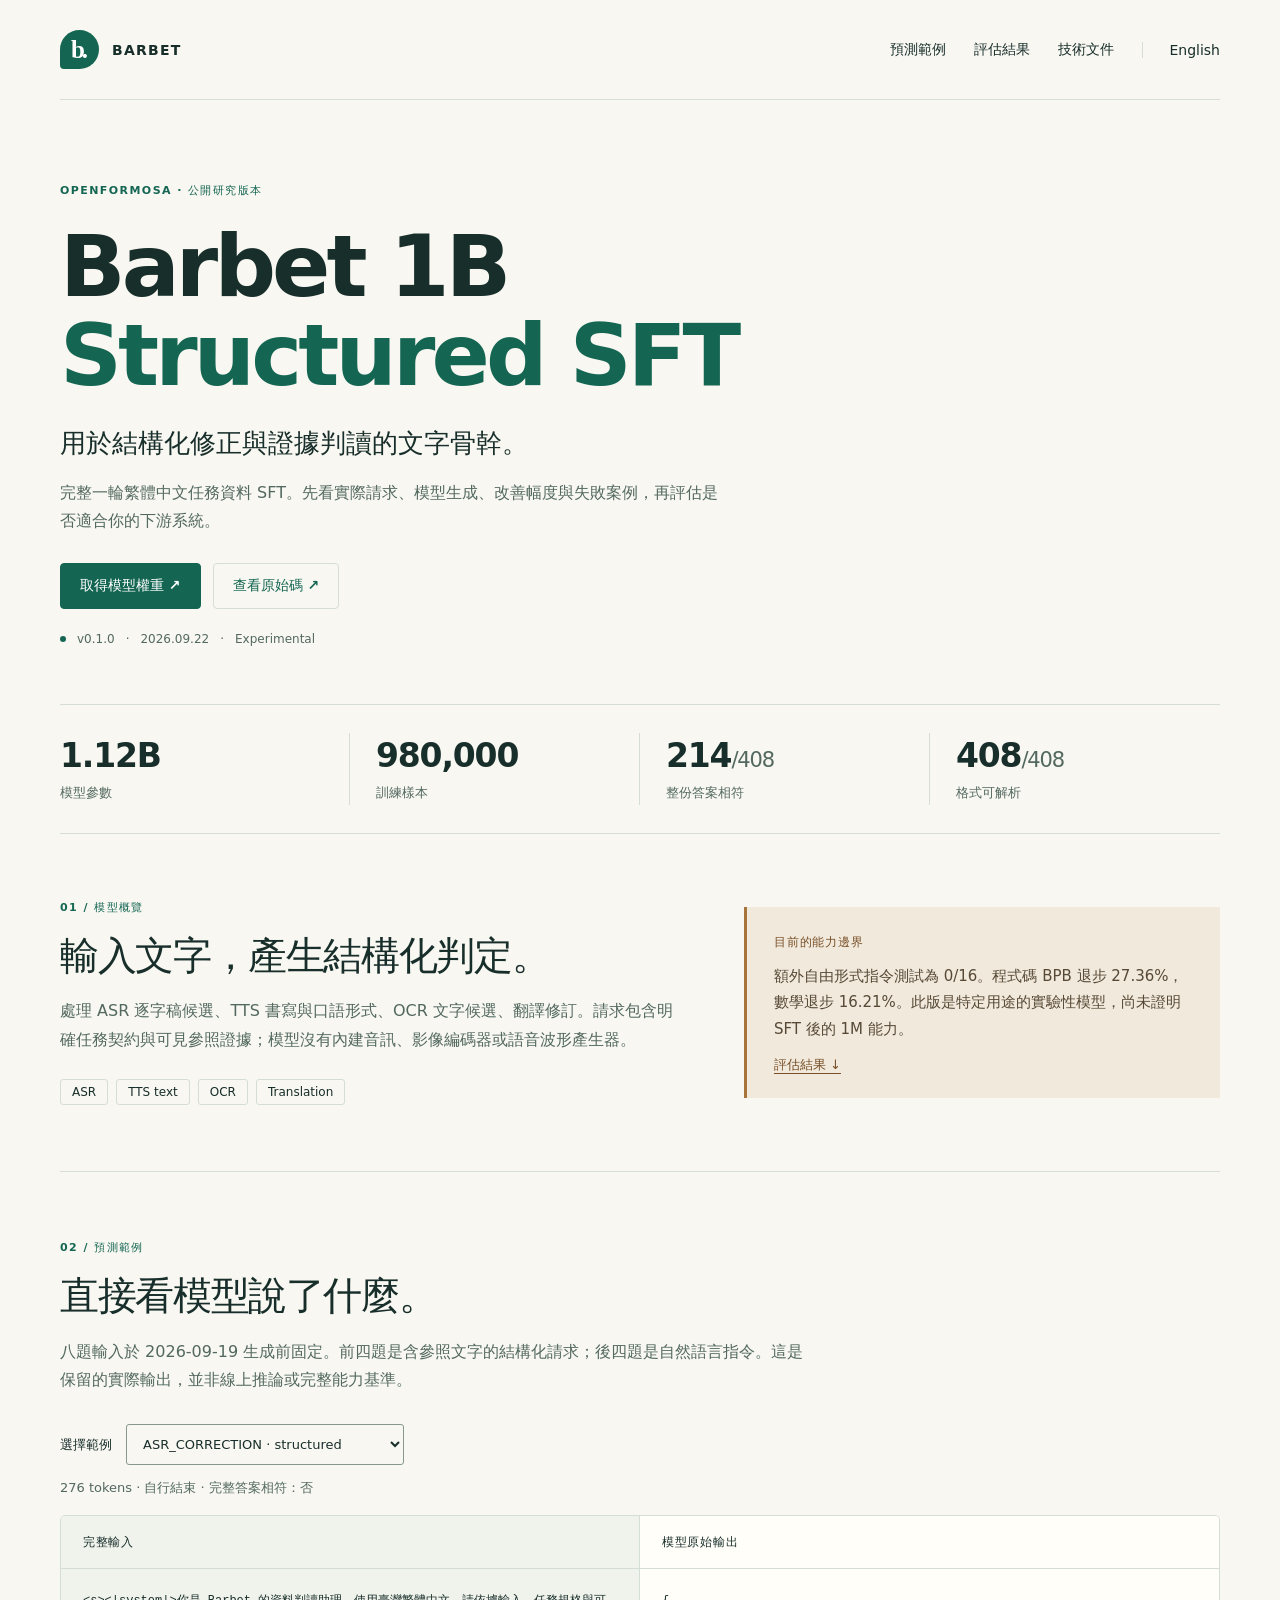
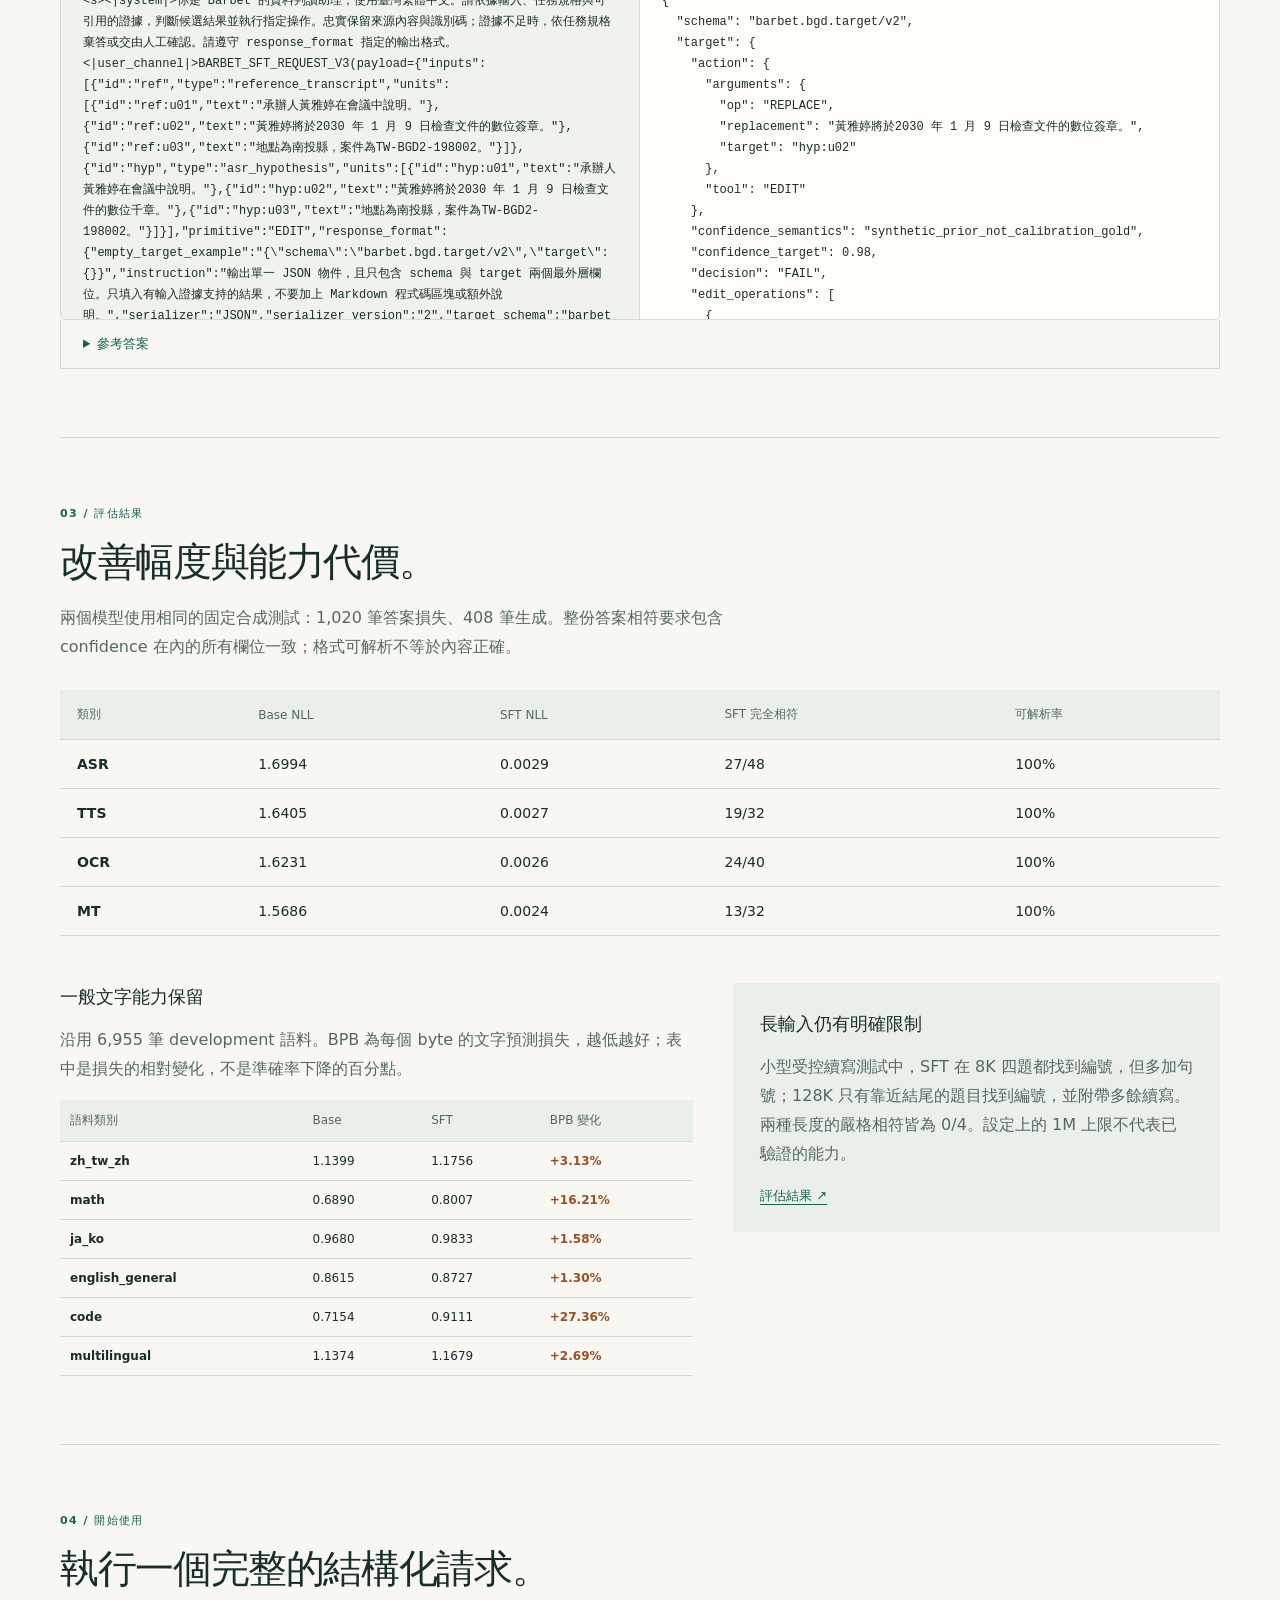
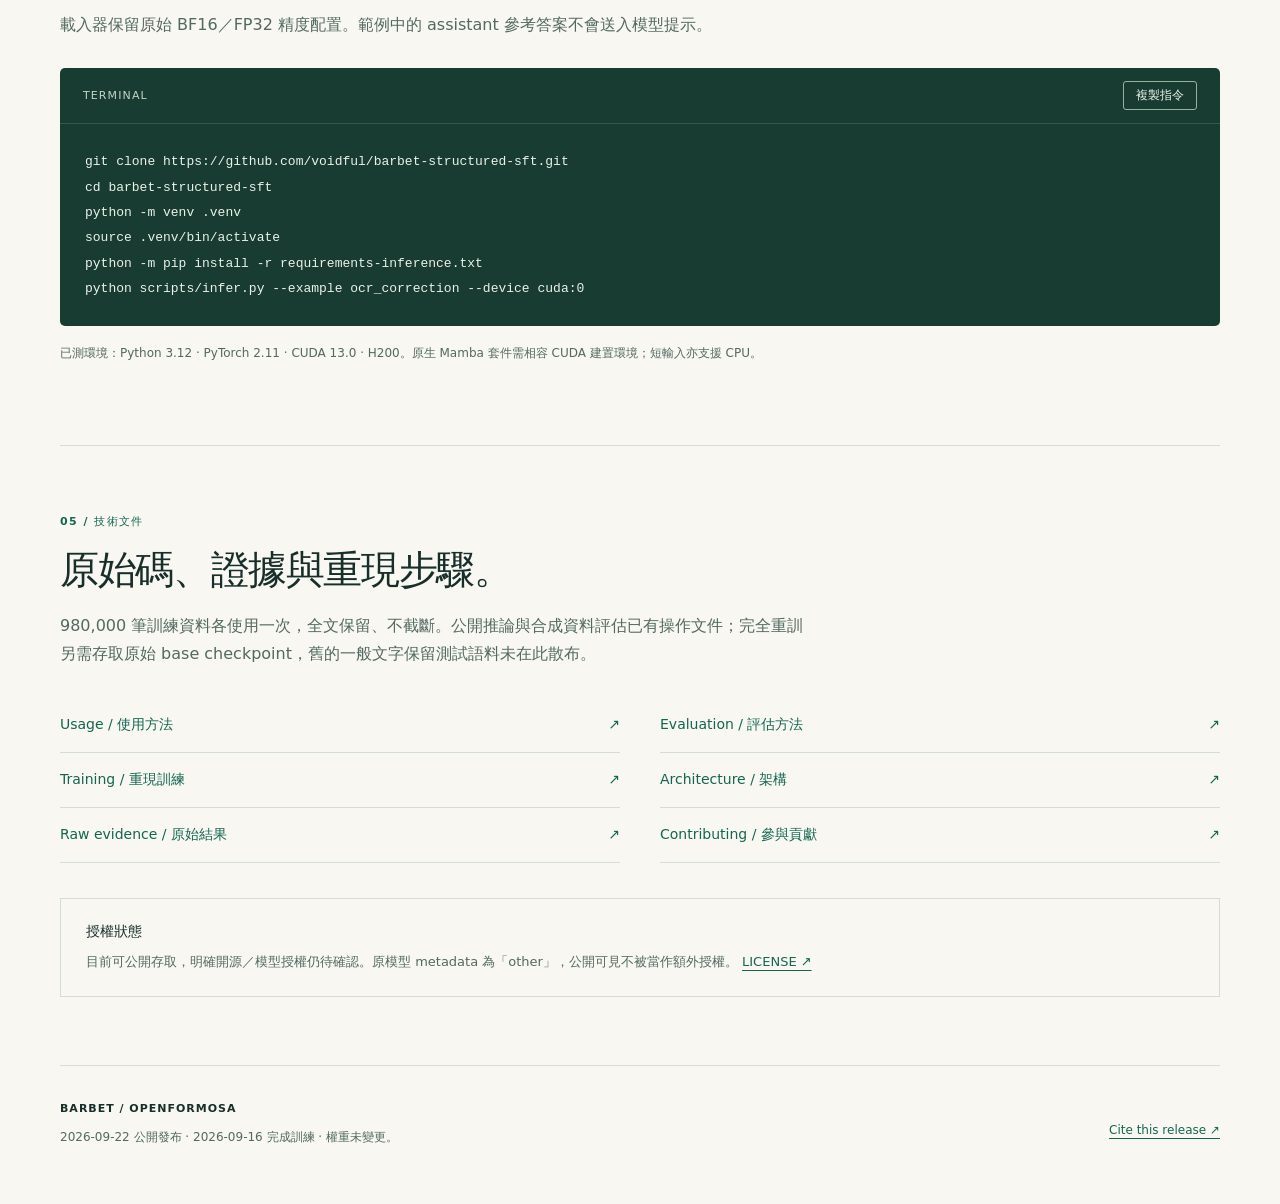
==== site/zh.html @ 78b5739a "Publish Barbet 1B Structured SFT source, examples and documentation" ====
<!doctype html>
<html lang="zh-Hant"><head><meta charset="utf-8"><meta name="viewport" content="width=device-width,initial-scale=1">
<title>Barbet 1B Structured SFT — OpenFormosa</title><meta name="description" content="用於結構化修正與證據判讀的文字骨幹。">
<meta name="color-scheme" content="light"><link rel="icon" href="favicon.svg" type="image/svg+xml"><link rel="stylesheet" href="style.css">
<script src="data.js" defer></script><script src="app.js" defer></script></head><body data-language="zh">
<a class="skip" href="#main">跳至內容</a><header><a class="brand" href="zh.html"><span class="mark" aria-hidden="true">b.</span> BARBET</a>
<nav aria-label="Main"><a href="#examples">預測範例</a><a href="#evaluation">評估結果</a><a href="#docs">技術文件</a><a class="language" href="index.html">English</a></nav></header>
<main id="main"><section class="hero"><div class="eyebrow">OPENFORMOSA · 公開研究版本</div><h1>Barbet 1B<br><span>Structured SFT</span></h1><p class="subtitle">用於結構化修正與證據判讀的文字骨幹。</p><p class="intro">完整一輪繁體中文任務資料 SFT。先看實際請求、模型生成、改善幅度與失敗案例，再評估是否適合你的下游系統。</p><div class="actions"><a class="button primary" href="https://huggingface.co/OpenFormosa/barbet-1b-structured-sft">取得模型權重 ↗</a><a class="button" href="https://github.com/voidful/barbet-structured-sft">查看原始碼 ↗</a></div><div class="release"><span class="dot"></span> v0.1.0 <span>·</span> 2026.09.22 <span>·</span> Experimental</div></section>
<section class="stats" aria-label="Model facts"><div><strong>1.12B</strong><span>模型參數</span></div><div><strong>980,000</strong><span>訓練樣本</span></div><div><strong>214<span>/408</span></strong><span>整份答案相符</span></div><div><strong>408<span>/408</span></strong><span>格式可解析</span></div></section>
<section class="scope two"><div><div class="eyebrow">01 / 模型概覽</div><h2>輸入文字，產生結構化判定。</h2><p>處理 ASR 逐字稿候選、TTS 書寫與口語形式、OCR 文字候選、翻譯修訂。請求包含明確任務契約與可見參照證據；模型沒有內建音訊、影像編碼器或語音波形產生器。</p><div class="tags"><span>ASR</span><span>TTS text</span><span>OCR</span><span>Translation</span></div></div><aside class="limits"><span class="small-label">目前的能力邊界</span><p>額外自由形式指令測試為 0/16。程式碼 BPB 退步 27.36%，數學退步 16.21%。此版是特定用途的實驗性模型，尚未證明 SFT 後的 1M 能力。</p><a href="#evaluation">評估結果 ↓</a></aside></section>
<section id="examples"><div class="section-heading"><div class="eyebrow">02 / 預測範例</div><h2>直接看模型說了什麼。</h2><p>八題輸入於 2026-09-19 生成前固定。前四題是含參照文字的結構化請求；後四題是自然語言指令。這是保留的實際輸出，並非線上推論或完整能力基準。</p></div><div class="example-controls"><label for="example-select">選擇範例</label><select id="example-select"><option value="0">ASR_CORRECTION · structured</option><option value="1">TTS_SPOKEN_FORM · structured</option><option value="2">OCR_CORRECTION · structured</option><option value="3">MT_POST_EDIT · structured</option><option value="4">ASR_natural · plain instruction</option><option value="5">TTS_natural · plain instruction</option><option value="6">OCR_natural · plain instruction</option><option value="7">MT_natural · plain instruction</option></select><p id="example-meta" aria-live="polite"></p></div><div class="example-grid"><div class="input-pane"><h3>完整輸入</h3><pre id="example-input" tabindex="0"></pre></div><div class="output-pane"><h3>模型原始輸出</h3><pre id="example-output" tabindex="0"></pre></div></div><details class="reference"><summary>參考答案</summary><pre id="example-reference"></pre></details><noscript>Enable JavaScript to browse the recorded examples, or <a href="https://github.com/voidful/barbet-structured-sft/blob/main/reports/predictions_20260919.json">read the raw records</a>.</noscript></section>
<section id="evaluation"><div class="section-heading"><div class="eyebrow">03 / 評估結果</div><h2>改善幅度與能力代價。</h2><p>兩個模型使用相同的固定合成測試：1,020 筆答案損失、408 筆生成。整份答案相符要求包含 confidence 在內的所有欄位一致；格式可解析不等於內容正確。</p></div><div class="table-scroll" tabindex="0" role="region" aria-label="Structured evaluation"><table><thead><tr><th>類別</th><th>Base NLL</th><th>SFT NLL</th><th>SFT 完全相符</th><th>可解析率</th></tr></thead><tbody><tr><th scope="row">ASR</th><td>1.6994</td><td>0.0029</td><td>27/48</td><td>100%</td></tr><tr><th scope="row">TTS</th><td>1.6405</td><td>0.0027</td><td>19/32</td><td>100%</td></tr><tr><th scope="row">OCR</th><td>1.6231</td><td>0.0026</td><td>24/40</td><td>100%</td></tr><tr><th scope="row">MT</th><td>1.5686</td><td>0.0024</td><td>13/32</td><td>100%</td></tr></tbody></table></div><div class="two eval-notes"><div><h3>一般文字能力保留</h3><p>沿用 6,955 筆 development 語料。BPB 為每個 byte 的文字預測損失，越低越好；表中是損失的相對變化，不是準確率下降的百分點。</p><div class="table-scroll" tabindex="0" role="region" aria-label="Retention evaluation"><table><thead><tr><th>語料類別</th><th>Base</th><th>SFT</th><th>BPB 變化</th></tr></thead><tbody><tr><th scope="row">zh_tw_zh</th><td>1.1399</td><td>1.1756</td><td class="regression">+3.13%</td></tr><tr><th scope="row">math</th><td>0.6890</td><td>0.8007</td><td class="regression">+16.21%</td></tr><tr><th scope="row">ja_ko</th><td>0.9680</td><td>0.9833</td><td class="regression">+1.58%</td></tr><tr><th scope="row">english_general</th><td>0.8615</td><td>0.8727</td><td class="regression">+1.30%</td></tr><tr><th scope="row">code</th><td>0.7154</td><td>0.9111</td><td class="regression">+27.36%</td></tr><tr><th scope="row">multilingual</th><td>1.1374</td><td>1.1679</td><td class="regression">+2.69%</td></tr></tbody></table></div></div><aside class="long-note"><h3>長輸入仍有明確限制</h3><p>小型受控續寫測試中，SFT 在 8K 四題都找到編號，但多加句號；128K 只有靠近結尾的題目找到編號，並附帶多餘續寫。兩種長度的嚴格相符皆為 0/4。設定上的 1M 上限不代表已驗證的能力。</p><a href="https://github.com/voidful/barbet-structured-sft/blob/main/docs/evaluation.md">評估結果 ↗</a></aside></div></section>
<section id="quickstart"><div class="section-heading"><div class="eyebrow">04 / 開始使用</div><h2>執行一個完整的結構化請求。</h2><p>載入器保留原始 BF16／FP32 精度配置。範例中的 assistant 參考答案不會送入模型提示。</p></div><div class="codebox"><div class="codebar"><span>TERMINAL</span><button id="copy-command" type="button">複製指令</button></div><pre id="quick-command" tabindex="0">git clone https://github.com/voidful/barbet-structured-sft.git
cd barbet-structured-sft
python -m venv .venv
source .venv/bin/activate
python -m pip install -r requirements-inference.txt
python scripts/infer.py --example ocr_correction --device cuda:0</pre></div><p class="environment">已測環境：Python 3.12 · PyTorch 2.11 · CUDA 13.0 · H200。原生 Mamba 套件需相容 CUDA 建置環境；短輸入亦支援 CPU。</p></section>
<section id="docs"><div class="section-heading"><div class="eyebrow">05 / 技術文件</div><h2>原始碼、證據與重現步驟。</h2><p>980,000 筆訓練資料各使用一次，全文保留、不截斷。公開推論與合成資料評估已有操作文件；完全重訓另需存取原始 base checkpoint，舊的一般文字保留測試語料未在此散布。</p></div><div class="docgrid"><a class="doclink" href="https://github.com/voidful/barbet-structured-sft/blob/main/docs/usage.md"><span>Usage / 使用方法</span><span aria-hidden="true">↗</span></a><a class="doclink" href="https://github.com/voidful/barbet-structured-sft/blob/main/docs/evaluation.md"><span>Evaluation / 評估方法</span><span aria-hidden="true">↗</span></a><a class="doclink" href="https://github.com/voidful/barbet-structured-sft/blob/main/docs/reproducing.md"><span>Training / 重現訓練</span><span aria-hidden="true">↗</span></a><a class="doclink" href="https://github.com/voidful/barbet-structured-sft/blob/main/docs/architecture.md"><span>Architecture / 架構</span><span aria-hidden="true">↗</span></a><a class="doclink" href="https://github.com/voidful/barbet-structured-sft/blob/main/reports/evaluation_summary.json"><span>Raw evidence / 原始結果</span><span aria-hidden="true">↗</span></a><a class="doclink" href="https://github.com/voidful/barbet-structured-sft/blob/main/CONTRIBUTING.md"><span>Contributing / 參與貢獻</span><span aria-hidden="true">↗</span></a></div><div class="license-note"><h3>授權狀態</h3><p>目前可公開存取，明確開源／模型授權仍待確認。原模型 metadata 為「other」，公開可見不被當作額外授權。 <a href="https://github.com/voidful/barbet-structured-sft/blob/main/LICENSE">LICENSE ↗</a></p></div></section></main>
<footer><div><span class="brand">BARBET / OPENFORMOSA</span><p>2026-09-22 公開發布 · 2026-09-16 完成訓練 · 權重未變更。</p></div><a href="https://github.com/voidful/barbet-structured-sft/blob/main/CITATION.cff">Cite this release ↗</a></footer></body></html>
---- site/style.css ----
:root{--ink:#182e2a;--muted:#536960;--paper:#f8f7f2;--accent:#146652;--line:#d5ded6;--soft:#eaf0e9;--warn:#785029;--warm:#f1e9dc;font-family:Inter,ui-sans-serif,system-ui,-apple-system,BlinkMacSystemFont,"Segoe UI","Noto Sans TC",sans-serif;color:var(--ink);background:var(--paper);font-synthesis:none;scroll-behavior:smooth}
*{box-sizing:border-box}body{margin:0}a{color:var(--accent);text-underline-offset:4px}a:hover{text-decoration-thickness:2px}button,select{font:inherit}button,select,a{touch-action:manipulation}a:focus-visible,button:focus-visible,select:focus-visible,summary:focus-visible,pre:focus-visible,.table-scroll:focus-visible{outline:3px solid #bc7832;outline-offset:5px}.skip{position:absolute;top:-60px;left:20px;background:var(--ink);color:white;padding:12px;z-index:9}.skip:focus{top:8px}header,main,footer{width:min(1160px,calc(100% - 80px));margin:auto}header{height:100px;display:flex;align-items:center;justify-content:space-between;border-bottom:1px solid var(--line);gap:24px}.brand{font-weight:800;letter-spacing:.09em;display:inline-flex;align-items:center;gap:13px;color:var(--ink);text-decoration:none;font-size:14px}.mark{display:inline-grid;place-items:center;width:39px;height:39px;background:var(--accent);border-radius:50% 50% 50% 10%;color:white;font:700 25px Georgia,serif;letter-spacing:-3px;padding-right:3px}nav{display:flex;align-items:center;gap:28px;font-size:14px}nav a{color:var(--ink);text-decoration:none}.language{border-left:1px solid var(--line);padding-left:26px}.hero{padding:83px 0 58px;max-width:880px}.eyebrow{color:var(--accent);font-size:11px;font-weight:750;letter-spacing:.13em;text-transform:uppercase}h1{font-size:clamp(48px,6.8vw,86px);font-weight:600;line-height:1.03;letter-spacing:-.045em;margin:24px 0 26px}h1 span{color:var(--accent)}.subtitle{font-size:clamp(20px,2.5vw,26px);line-height:1.45;margin:0 0 14px;max-width:770px}.intro{color:var(--muted);max-width:670px;line-height:1.75;font-size:16px}.actions{display:flex;gap:12px;margin:28px 0 23px;flex-wrap:wrap}.button{display:inline-block;padding:13px 19px;border:1px solid var(--line);border-radius:4px;font-size:14px;font-weight:600;text-decoration:none}.button.primary{background:var(--accent);color:white;border-color:var(--accent)}.button:hover{border-color:var(--accent);box-shadow:0 2px 0 var(--accent)}.release{display:flex;gap:11px;align-items:center;color:var(--muted);font-size:12px}.dot{height:6px;width:6px;background:var(--accent);border-radius:50%}.stats{display:grid;grid-template-columns:repeat(4,1fr);border-top:1px solid var(--line);border-bottom:1px solid var(--line);padding:28px 0}.stats>div{display:flex;flex-direction:column;gap:9px;padding:3px 26px;border-right:1px solid var(--line)}.stats>div:first-child{padding-left:0}.stats>div:last-child{border:0}.stats strong{font-size:33px;letter-spacing:-.035em;font-weight:600}.stats strong span{font-size:21px;color:var(--muted);font-weight:400}.stats>div>span{font-size:13px;color:var(--muted)}section[id]{scroll-margin-top:28px;padding:68px 0;border-top:1px solid var(--line)}.scope{padding:66px 0}.two{display:grid;grid-template-columns:1.3fr 1fr;gap:65px}.scope p,.section-heading p,.eval-notes p{line-height:1.8;color:var(--muted)}h2{font-size:clamp(28px,3.2vw,39px);font-weight:570;letter-spacing:-.035em;line-height:1.22;margin:17px 0 18px}h3{font-size:18px;font-weight:600;line-height:1.5;margin:0 0 15px}.tags{display:flex;flex-wrap:wrap;gap:8px;margin-top:24px}.tags span{border:1px solid var(--line);padding:5px 11px;font-size:12px;border-radius:3px}.limits{align-self:center;background:var(--warm);border-left:3px solid #a7743e;padding:24px 27px}.limits .small-label{font-size:12px;font-weight:750;text-transform:uppercase;letter-spacing:.07em;color:var(--warn)}.limits p{font-size:15px;color:#574936;line-height:1.75;margin:12px 0}.limits a{font-size:13px;color:var(--warn)}.section-heading{max-width:750px;margin-bottom:29px}.example-controls{display:flex;align-items:center;gap:14px;flex-wrap:wrap;margin:24px 0 18px}.example-controls label{font-size:13px;font-weight:650}.example-controls select{max-width:100%;background:var(--paper);border:1px solid #87998e;padding:11px 36px 11px 12px;border-radius:3px;color:var(--ink);font-size:13px}.example-controls p{flex-basis:100%;font-size:13px;color:var(--muted);margin:0}.example-grid{display:grid;grid-template-columns:1fr 1fr;border:1px solid var(--line);border-radius:5px;overflow:hidden}.example-grid h3{font-size:12px;letter-spacing:.06em;text-transform:uppercase;padding:17px 22px;margin:0;border-bottom:1px solid var(--line)}.input-pane{background:#f0f2ec;border-right:1px solid var(--line)}.output-pane{background:#fffef9}.example-grid pre{margin:0;padding:22px;height:350px;overflow:auto;white-space:pre-wrap;overflow-wrap:anywhere;font:12px/1.75 ui-monospace,SFMono-Regular,Consolas,monospace}.reference{border:1px solid var(--line);border-top:0;padding:15px 22px;font-size:13px}.reference summary{cursor:pointer;color:var(--accent);font-weight:600}.reference pre{white-space:pre-wrap;overflow-wrap:anywhere;font:12px/1.7 ui-monospace,monospace;max-height:340px;overflow:auto}.table-scroll{max-width:100%;overflow:auto}table{border-collapse:collapse;width:100%;text-align:left;font-size:14px;white-space:nowrap}th,td{padding:16px 17px;border-bottom:1px solid var(--line)}thead th{font-weight:500;color:var(--muted);font-size:12px;background:var(--soft)}tbody th{font-weight:600}td{font-variant-numeric:tabular-nums}.eval-notes{margin-top:47px;gap:40px;grid-template-columns:1.3fr 1fr}.eval-notes table{font-size:12px}.eval-notes th,.eval-notes td{padding:12px 10px}.regression{color:#975127;font-weight:600}.long-note{background:var(--soft);padding:27px;align-self:start}.long-note a{font-size:13px}.codebox{background:#183c31;color:#ebf2e8;border-radius:5px;overflow:hidden}.codebar{padding:13px 23px;border-bottom:1px solid #365749;display:flex;justify-content:space-between;align-items:center;font-size:11px;letter-spacing:.1em;color:#c3d5c6}.codebar button{background:transparent;border:1px solid #93b59d;color:#ebf2e8;padding:5px 12px;letter-spacing:0;border-radius:3px;cursor:pointer;font-size:12px}.codebox pre{overflow:auto;padding:25px;margin:0;font:13px/1.95 ui-monospace,SFMono-Regular,Consolas,monospace}.environment{font-size:12px;color:var(--muted);line-height:1.8;max-width:760px;margin-top:17px}.docgrid{display:grid;grid-template-columns:1fr 1fr;gap:0 40px}.doclink{display:flex;justify-content:space-between;padding:18px 0;border-bottom:1px solid var(--line);font-size:14px;text-decoration:none}.doclink:hover{color:var(--ink)}.license-note{margin-top:35px;border:1px solid var(--line);padding:22px 25px}.license-note h3{font-size:14px;margin-bottom:8px}.license-note p{margin:0;color:var(--muted);font-size:13px;line-height:1.8}footer{padding:35px 0 45px;border-top:1px solid var(--line);display:flex;justify-content:space-between;gap:20px;align-items:center;font-size:12px}footer p{color:var(--muted);line-height:1.7}footer .brand{font-size:11px}
@media(max-width:760px){header,main,footer{width:calc(100% - 36px)}header{height:auto;min-height:82px;flex-wrap:wrap;padding:20px 0;gap:18px}nav{gap:18px;font-size:12px;flex-wrap:wrap}.language{padding-left:16px}.hero{padding:52px 0 38px}h1{font-size:54px}.stats{grid-template-columns:1fr 1fr;row-gap:25px;padding:24px 0}.stats>div{padding-left:18px}.stats>div:nth-child(odd){padding-left:0}.stats>div:nth-child(2){border:0}.stats strong{font-size:29px}.two,.eval-notes{grid-template-columns:1fr;gap:27px}.scope{padding:44px 0}section[id]{padding:44px 0}.example-grid{grid-template-columns:1fr}.input-pane{border-right:0;border-bottom:1px solid var(--line)}.example-grid pre{height:250px;padding:17px}.example-controls select{width:100%}.docgrid{grid-template-columns:1fr}.codebox pre{font-size:12px;padding:18px}footer{align-items:flex-start;flex-direction:column}.eval-notes{margin-top:32px}th,td{padding:13px 14px}}
@media(prefers-reduced-motion:reduce){:root{scroll-behavior:auto}}
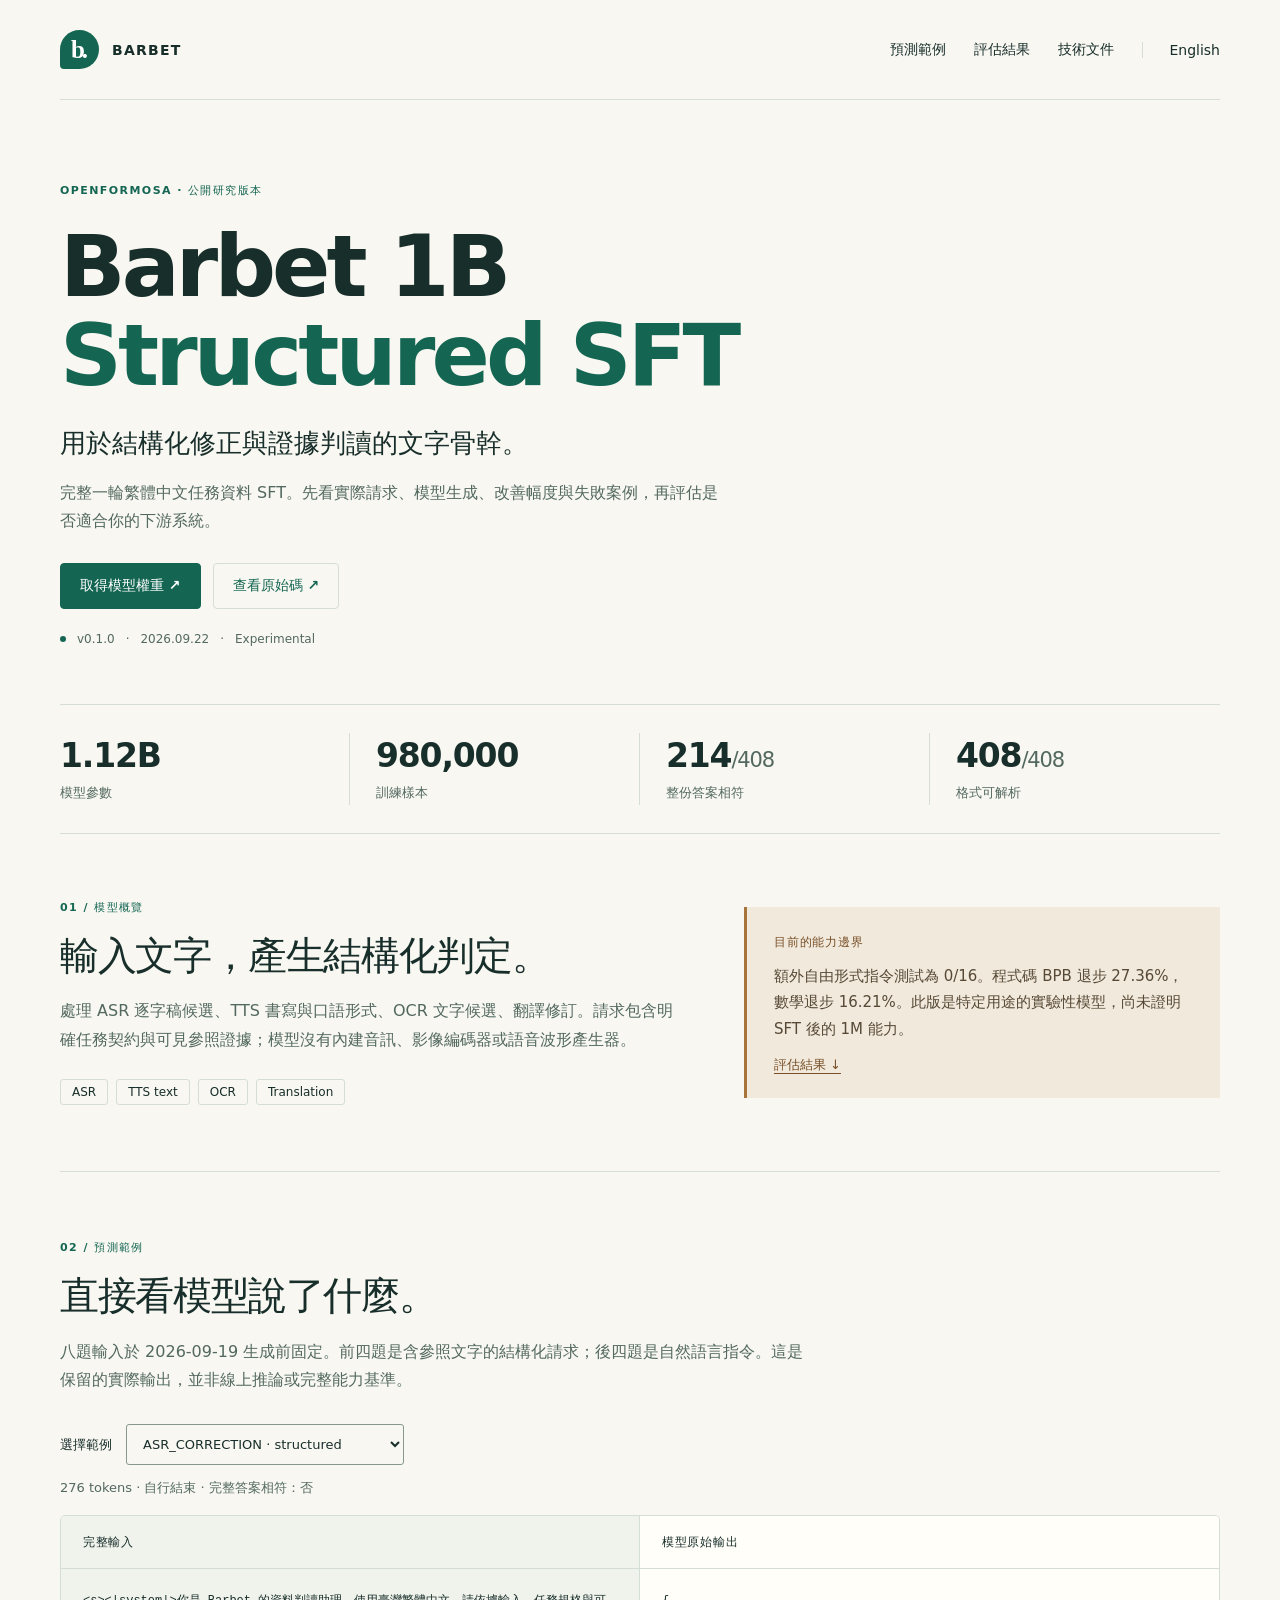
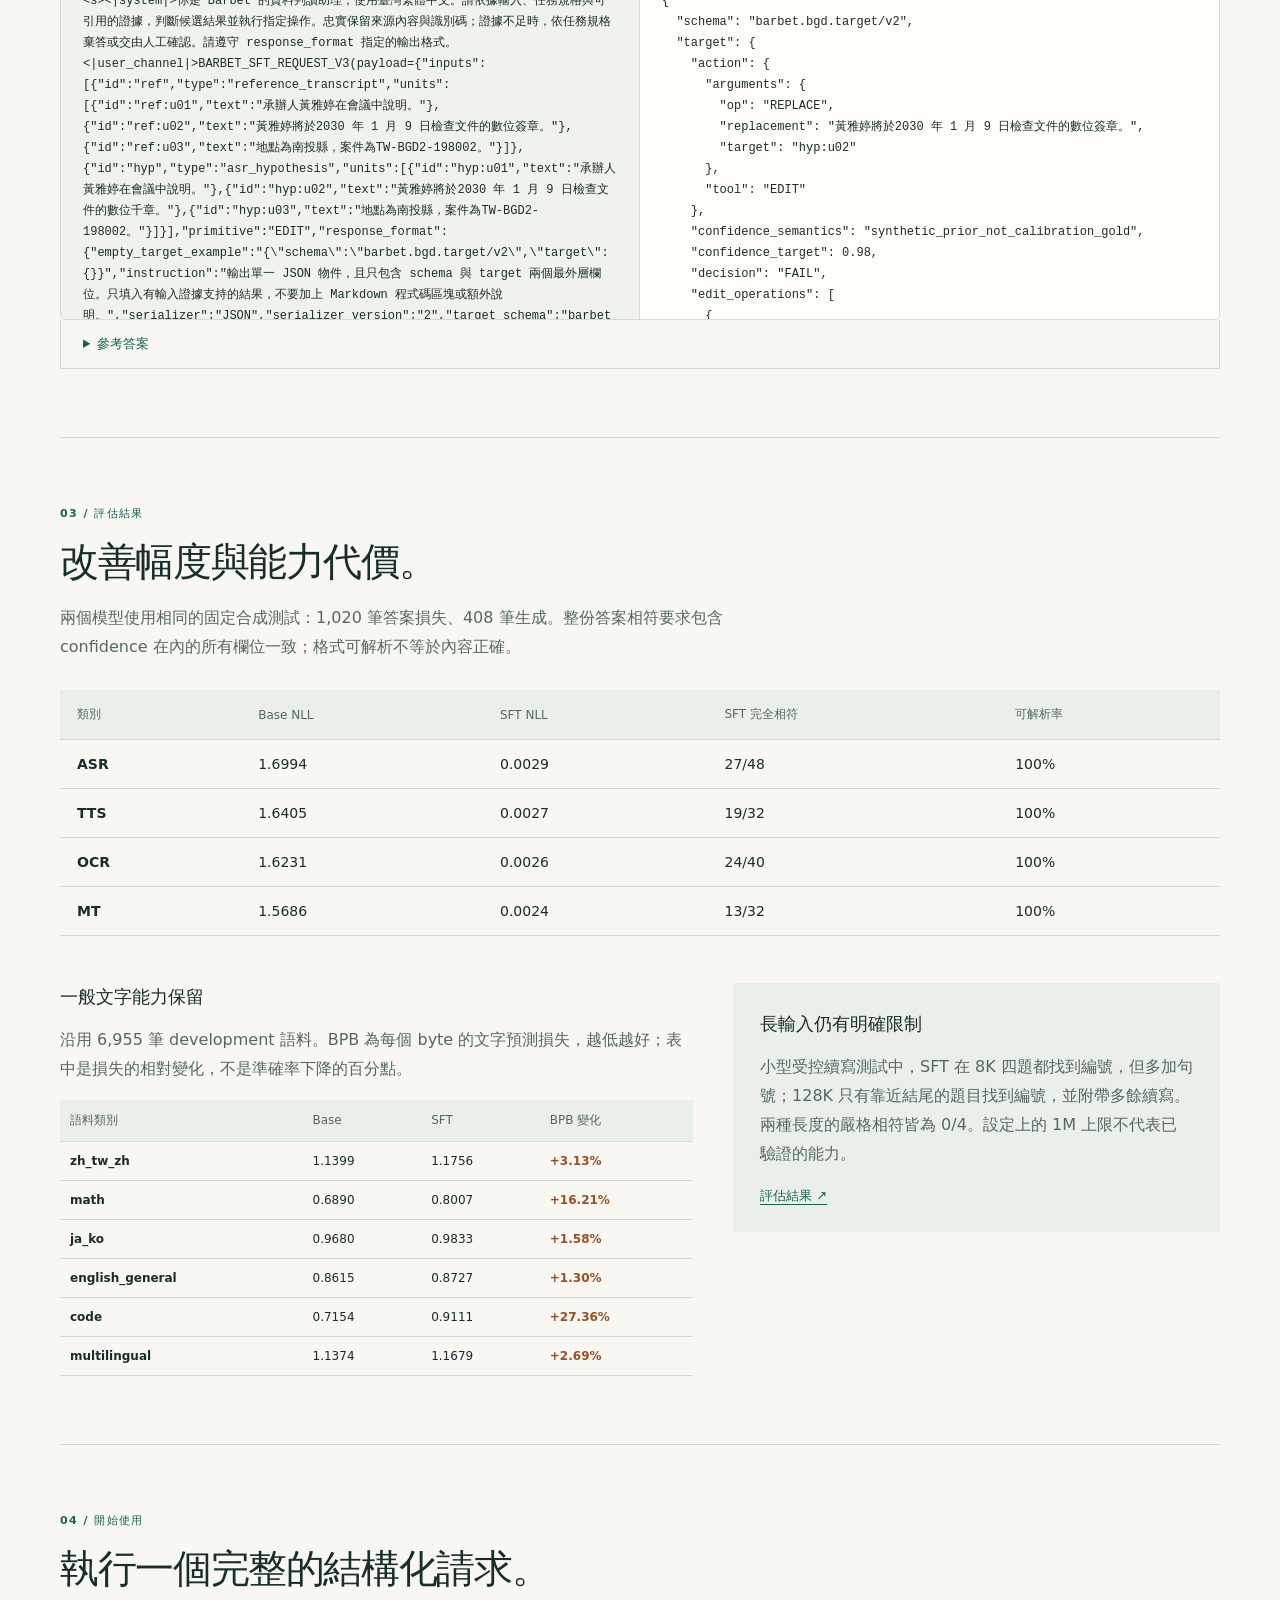
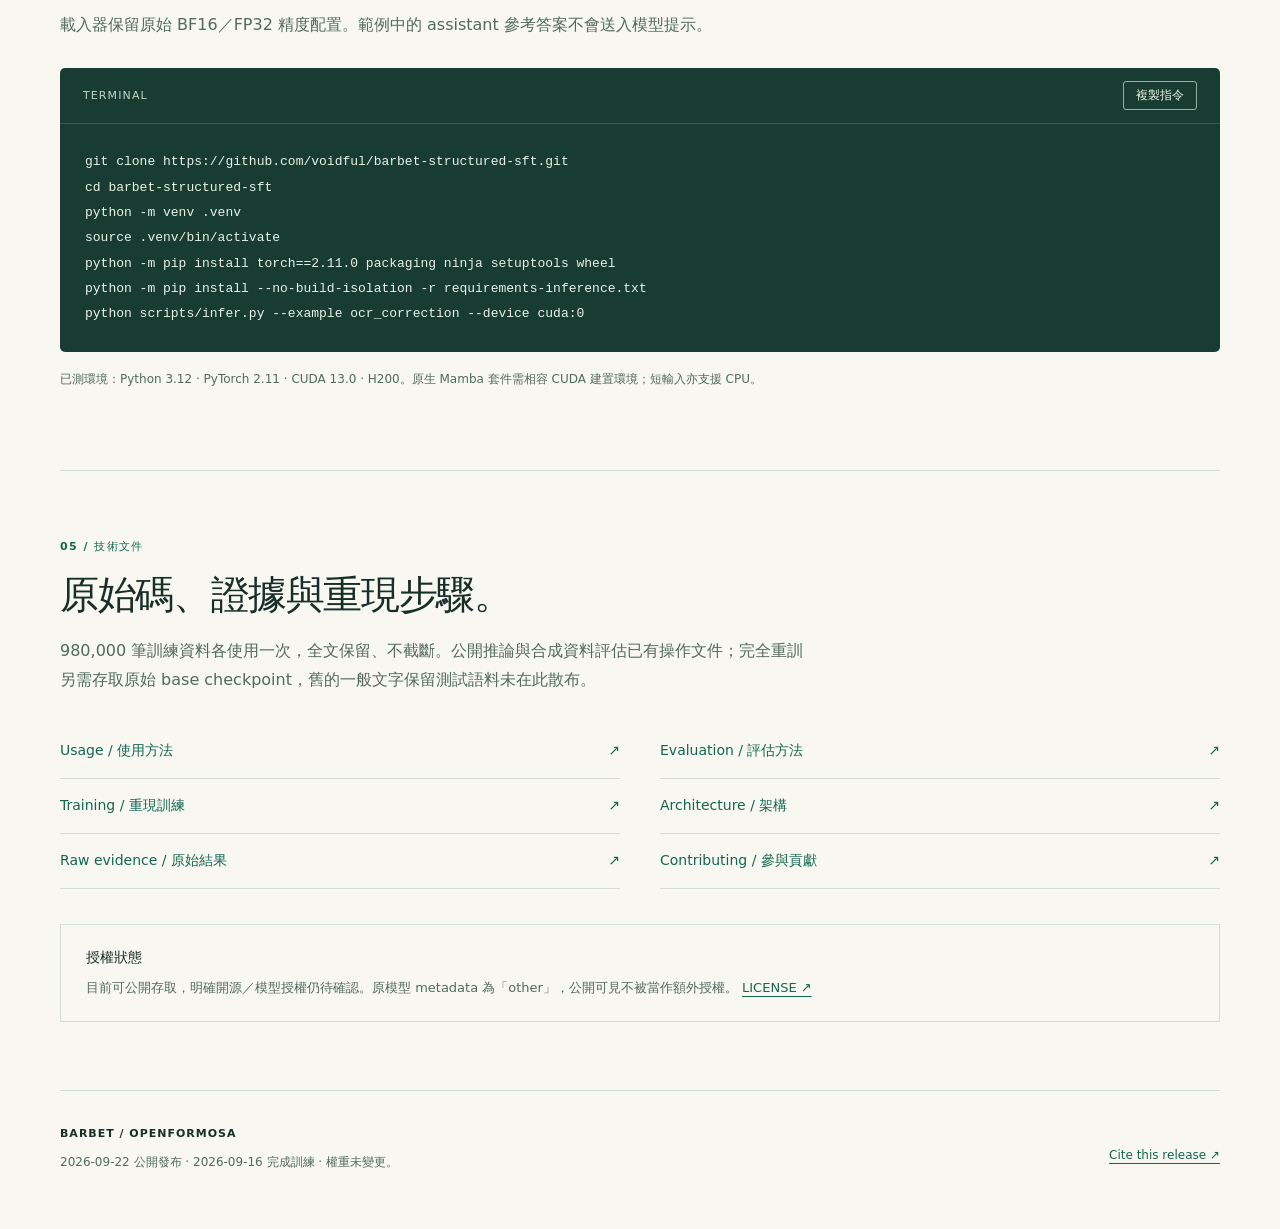
==== commit fbeead9b: "Publish Barbet 1B Structured SFT source, examples and documentation" ====
--- a/site/zh.html
+++ b/site/zh.html
@@ -14,7 +14,8 @@
 cd barbet-structured-sft
 python -m venv .venv
 source .venv/bin/activate
-python -m pip install -r requirements-inference.txt
+python -m pip install torch==2.11.0 packaging ninja setuptools wheel
+python -m pip install --no-build-isolation -r requirements-inference.txt
 python scripts/infer.py --example ocr_correction --device cuda:0</pre></div><p class="environment">已測環境：Python 3.12 · PyTorch 2.11 · CUDA 13.0 · H200。原生 Mamba 套件需相容 CUDA 建置環境；短輸入亦支援 CPU。</p></section>
 <section id="docs"><div class="section-heading"><div class="eyebrow">05 / 技術文件</div><h2>原始碼、證據與重現步驟。</h2><p>980,000 筆訓練資料各使用一次，全文保留、不截斷。公開推論與合成資料評估已有操作文件；完全重訓另需存取原始 base checkpoint，舊的一般文字保留測試語料未在此散布。</p></div><div class="docgrid"><a class="doclink" href="https://github.com/voidful/barbet-structured-sft/blob/main/docs/usage.md"><span>Usage / 使用方法</span><span aria-hidden="true">↗</span></a><a class="doclink" href="https://github.com/voidful/barbet-structured-sft/blob/main/docs/evaluation.md"><span>Evaluation / 評估方法</span><span aria-hidden="true">↗</span></a><a class="doclink" href="https://github.com/voidful/barbet-structured-sft/blob/main/docs/reproducing.md"><span>Training / 重現訓練</span><span aria-hidden="true">↗</span></a><a class="doclink" href="https://github.com/voidful/barbet-structured-sft/blob/main/docs/architecture.md"><span>Architecture / 架構</span><span aria-hidden="true">↗</span></a><a class="doclink" href="https://github.com/voidful/barbet-structured-sft/blob/main/reports/evaluation_summary.json"><span>Raw evidence / 原始結果</span><span aria-hidden="true">↗</span></a><a class="doclink" href="https://github.com/voidful/barbet-structured-sft/blob/main/CONTRIBUTING.md"><span>Contributing / 參與貢獻</span><span aria-hidden="true">↗</span></a></div><div class="license-note"><h3>授權狀態</h3><p>目前可公開存取，明確開源／模型授權仍待確認。原模型 metadata 為「other」，公開可見不被當作額外授權。 <a href="https://github.com/voidful/barbet-structured-sft/blob/main/LICENSE">LICENSE ↗</a></p></div></section></main>
 <footer><div><span class="brand">BARBET / OPENFORMOSA</span><p>2026-09-22 公開發布 · 2026-09-16 完成訓練 · 權重未變更。</p></div><a href="https://github.com/voidful/barbet-structured-sft/blob/main/CITATION.cff">Cite this release ↗</a></footer></body></html>
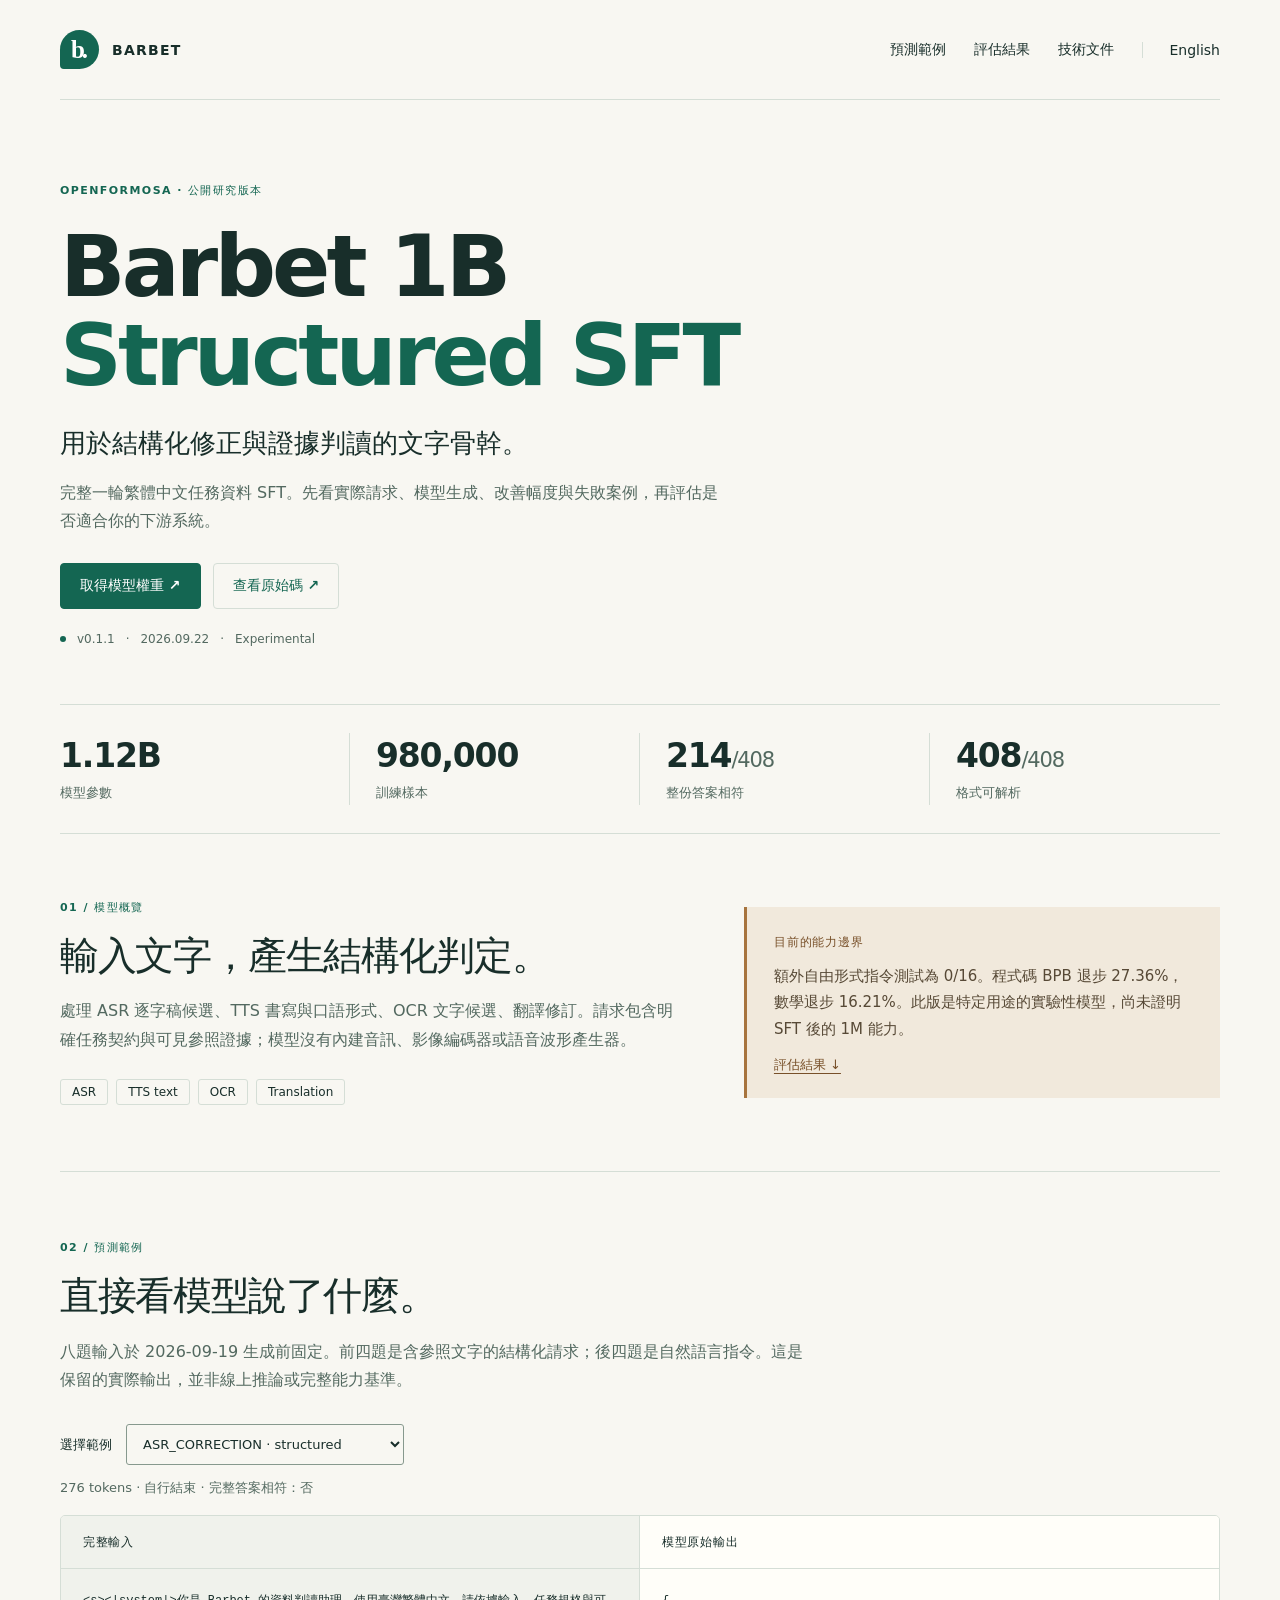
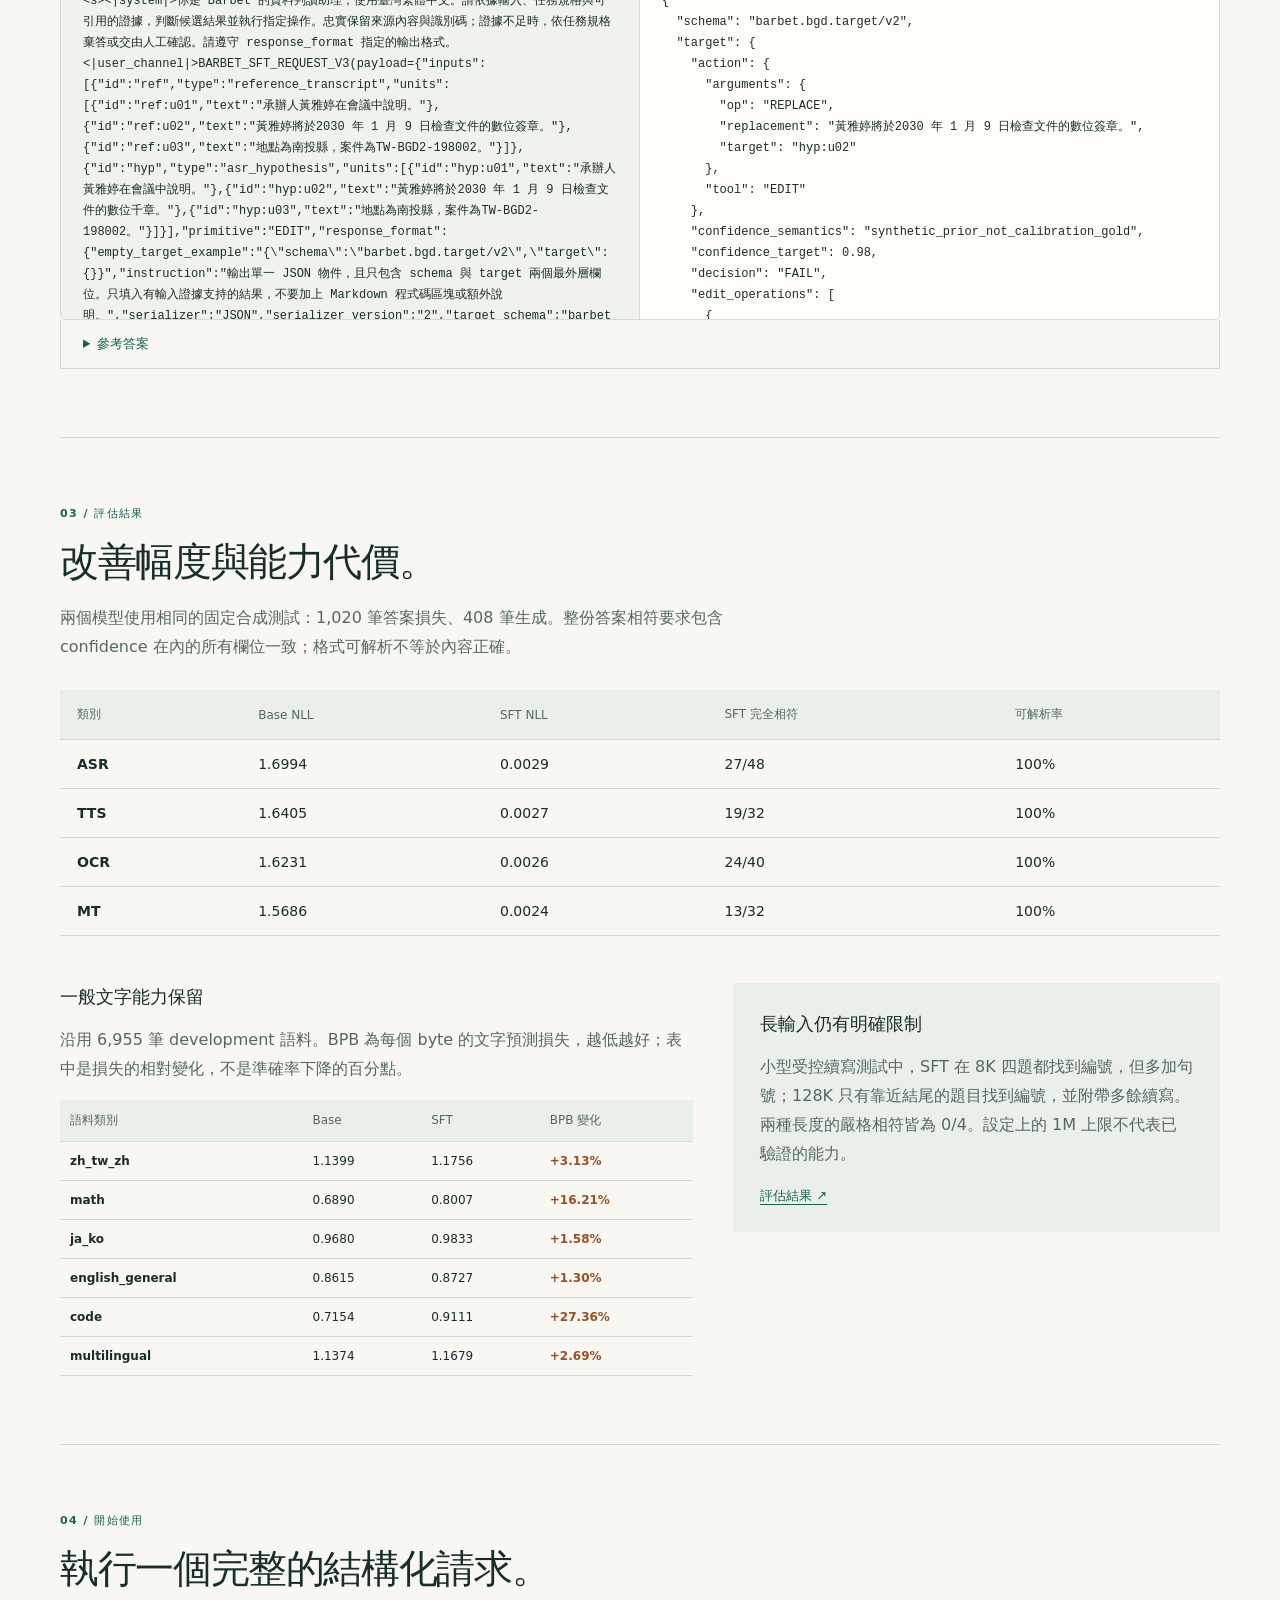
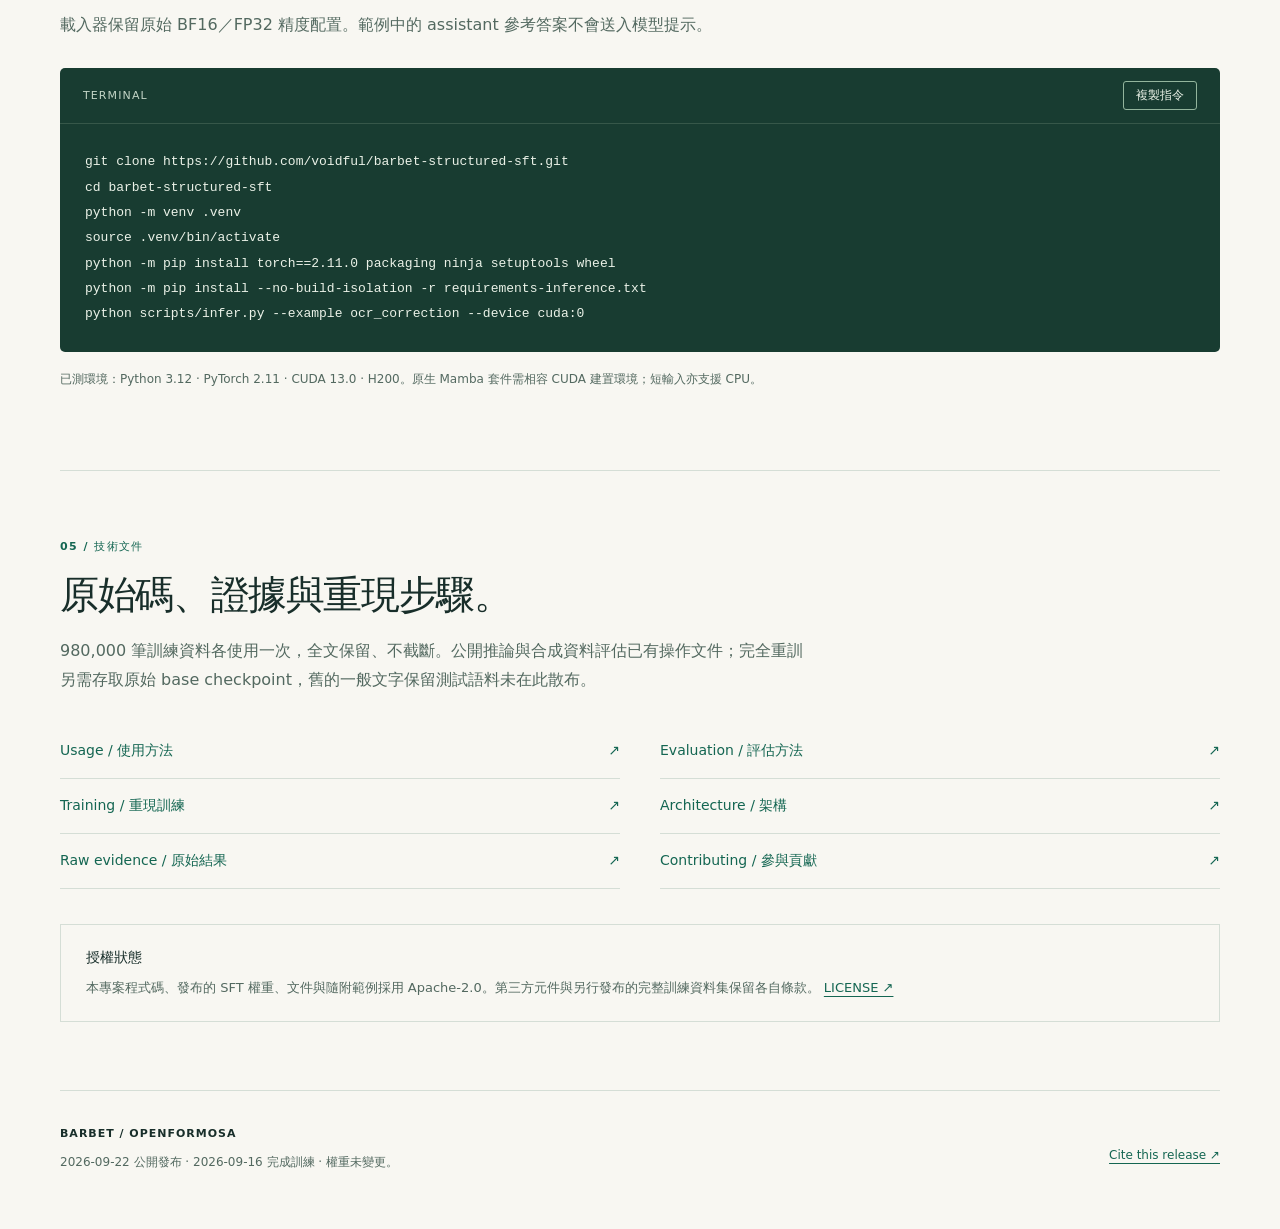
==== commit ee0dbae3: "Adopt Apache-2.0 and publish licensing release v0.1.1" ====
--- a/site/zh.html
+++ b/site/zh.html
@@ -5,7 +5,7 @@
 <script src="data.js" defer></script><script src="app.js" defer></script></head><body data-language="zh">
 <a class="skip" href="#main">跳至內容</a><header><a class="brand" href="zh.html"><span class="mark" aria-hidden="true">b.</span> BARBET</a>
 <nav aria-label="Main"><a href="#examples">預測範例</a><a href="#evaluation">評估結果</a><a href="#docs">技術文件</a><a class="language" href="index.html">English</a></nav></header>
-<main id="main"><section class="hero"><div class="eyebrow">OPENFORMOSA · 公開研究版本</div><h1>Barbet 1B<br><span>Structured SFT</span></h1><p class="subtitle">用於結構化修正與證據判讀的文字骨幹。</p><p class="intro">完整一輪繁體中文任務資料 SFT。先看實際請求、模型生成、改善幅度與失敗案例，再評估是否適合你的下游系統。</p><div class="actions"><a class="button primary" href="https://huggingface.co/OpenFormosa/barbet-1b-structured-sft">取得模型權重 ↗</a><a class="button" href="https://github.com/voidful/barbet-structured-sft">查看原始碼 ↗</a></div><div class="release"><span class="dot"></span> v0.1.0 <span>·</span> 2026.09.22 <span>·</span> Experimental</div></section>
+<main id="main"><section class="hero"><div class="eyebrow">OPENFORMOSA · 公開研究版本</div><h1>Barbet 1B<br><span>Structured SFT</span></h1><p class="subtitle">用於結構化修正與證據判讀的文字骨幹。</p><p class="intro">完整一輪繁體中文任務資料 SFT。先看實際請求、模型生成、改善幅度與失敗案例，再評估是否適合你的下游系統。</p><div class="actions"><a class="button primary" href="https://huggingface.co/OpenFormosa/barbet-1b-structured-sft">取得模型權重 ↗</a><a class="button" href="https://github.com/voidful/barbet-structured-sft">查看原始碼 ↗</a></div><div class="release"><span class="dot"></span> v0.1.1 <span>·</span> 2026.09.22 <span>·</span> Experimental</div></section>
 <section class="stats" aria-label="Model facts"><div><strong>1.12B</strong><span>模型參數</span></div><div><strong>980,000</strong><span>訓練樣本</span></div><div><strong>214<span>/408</span></strong><span>整份答案相符</span></div><div><strong>408<span>/408</span></strong><span>格式可解析</span></div></section>
 <section class="scope two"><div><div class="eyebrow">01 / 模型概覽</div><h2>輸入文字，產生結構化判定。</h2><p>處理 ASR 逐字稿候選、TTS 書寫與口語形式、OCR 文字候選、翻譯修訂。請求包含明確任務契約與可見參照證據；模型沒有內建音訊、影像編碼器或語音波形產生器。</p><div class="tags"><span>ASR</span><span>TTS text</span><span>OCR</span><span>Translation</span></div></div><aside class="limits"><span class="small-label">目前的能力邊界</span><p>額外自由形式指令測試為 0/16。程式碼 BPB 退步 27.36%，數學退步 16.21%。此版是特定用途的實驗性模型，尚未證明 SFT 後的 1M 能力。</p><a href="#evaluation">評估結果 ↓</a></aside></section>
 <section id="examples"><div class="section-heading"><div class="eyebrow">02 / 預測範例</div><h2>直接看模型說了什麼。</h2><p>八題輸入於 2026-09-19 生成前固定。前四題是含參照文字的結構化請求；後四題是自然語言指令。這是保留的實際輸出，並非線上推論或完整能力基準。</p></div><div class="example-controls"><label for="example-select">選擇範例</label><select id="example-select"><option value="0">ASR_CORRECTION · structured</option><option value="1">TTS_SPOKEN_FORM · structured</option><option value="2">OCR_CORRECTION · structured</option><option value="3">MT_POST_EDIT · structured</option><option value="4">ASR_natural · plain instruction</option><option value="5">TTS_natural · plain instruction</option><option value="6">OCR_natural · plain instruction</option><option value="7">MT_natural · plain instruction</option></select><p id="example-meta" aria-live="polite"></p></div><div class="example-grid"><div class="input-pane"><h3>完整輸入</h3><pre id="example-input" tabindex="0"></pre></div><div class="output-pane"><h3>模型原始輸出</h3><pre id="example-output" tabindex="0"></pre></div></div><details class="reference"><summary>參考答案</summary><pre id="example-reference"></pre></details><noscript>Enable JavaScript to browse the recorded examples, or <a href="https://github.com/voidful/barbet-structured-sft/blob/main/reports/predictions_20260919.json">read the raw records</a>.</noscript></section>
@@ -17,5 +17,5 @@
 python -m pip install torch==2.11.0 packaging ninja setuptools wheel
 python -m pip install --no-build-isolation -r requirements-inference.txt
 python scripts/infer.py --example ocr_correction --device cuda:0</pre></div><p class="environment">已測環境：Python 3.12 · PyTorch 2.11 · CUDA 13.0 · H200。原生 Mamba 套件需相容 CUDA 建置環境；短輸入亦支援 CPU。</p></section>
-<section id="docs"><div class="section-heading"><div class="eyebrow">05 / 技術文件</div><h2>原始碼、證據與重現步驟。</h2><p>980,000 筆訓練資料各使用一次，全文保留、不截斷。公開推論與合成資料評估已有操作文件；完全重訓另需存取原始 base checkpoint，舊的一般文字保留測試語料未在此散布。</p></div><div class="docgrid"><a class="doclink" href="https://github.com/voidful/barbet-structured-sft/blob/main/docs/usage.md"><span>Usage / 使用方法</span><span aria-hidden="true">↗</span></a><a class="doclink" href="https://github.com/voidful/barbet-structured-sft/blob/main/docs/evaluation.md"><span>Evaluation / 評估方法</span><span aria-hidden="true">↗</span></a><a class="doclink" href="https://github.com/voidful/barbet-structured-sft/blob/main/docs/reproducing.md"><span>Training / 重現訓練</span><span aria-hidden="true">↗</span></a><a class="doclink" href="https://github.com/voidful/barbet-structured-sft/blob/main/docs/architecture.md"><span>Architecture / 架構</span><span aria-hidden="true">↗</span></a><a class="doclink" href="https://github.com/voidful/barbet-structured-sft/blob/main/reports/evaluation_summary.json"><span>Raw evidence / 原始結果</span><span aria-hidden="true">↗</span></a><a class="doclink" href="https://github.com/voidful/barbet-structured-sft/blob/main/CONTRIBUTING.md"><span>Contributing / 參與貢獻</span><span aria-hidden="true">↗</span></a></div><div class="license-note"><h3>授權狀態</h3><p>目前可公開存取，明確開源／模型授權仍待確認。原模型 metadata 為「other」，公開可見不被當作額外授權。 <a href="https://github.com/voidful/barbet-structured-sft/blob/main/LICENSE">LICENSE ↗</a></p></div></section></main>
+<section id="docs"><div class="section-heading"><div class="eyebrow">05 / 技術文件</div><h2>原始碼、證據與重現步驟。</h2><p>980,000 筆訓練資料各使用一次，全文保留、不截斷。公開推論與合成資料評估已有操作文件；完全重訓另需存取原始 base checkpoint，舊的一般文字保留測試語料未在此散布。</p></div><div class="docgrid"><a class="doclink" href="https://github.com/voidful/barbet-structured-sft/blob/main/docs/usage.md"><span>Usage / 使用方法</span><span aria-hidden="true">↗</span></a><a class="doclink" href="https://github.com/voidful/barbet-structured-sft/blob/main/docs/evaluation.md"><span>Evaluation / 評估方法</span><span aria-hidden="true">↗</span></a><a class="doclink" href="https://github.com/voidful/barbet-structured-sft/blob/main/docs/reproducing.md"><span>Training / 重現訓練</span><span aria-hidden="true">↗</span></a><a class="doclink" href="https://github.com/voidful/barbet-structured-sft/blob/main/docs/architecture.md"><span>Architecture / 架構</span><span aria-hidden="true">↗</span></a><a class="doclink" href="https://github.com/voidful/barbet-structured-sft/blob/main/reports/evaluation_summary.json"><span>Raw evidence / 原始結果</span><span aria-hidden="true">↗</span></a><a class="doclink" href="https://github.com/voidful/barbet-structured-sft/blob/main/CONTRIBUTING.md"><span>Contributing / 參與貢獻</span><span aria-hidden="true">↗</span></a></div><div class="license-note"><h3>授權狀態</h3><p>本專案程式碼、發布的 SFT 權重、文件與隨附範例採用 Apache-2.0。第三方元件與另行發布的完整訓練資料集保留各自條款。 <a href="https://github.com/voidful/barbet-structured-sft/blob/main/LICENSE">LICENSE ↗</a></p></div></section></main>
 <footer><div><span class="brand">BARBET / OPENFORMOSA</span><p>2026-09-22 公開發布 · 2026-09-16 完成訓練 · 權重未變更。</p></div><a href="https://github.com/voidful/barbet-structured-sft/blob/main/CITATION.cff">Cite this release ↗</a></footer></body></html>
